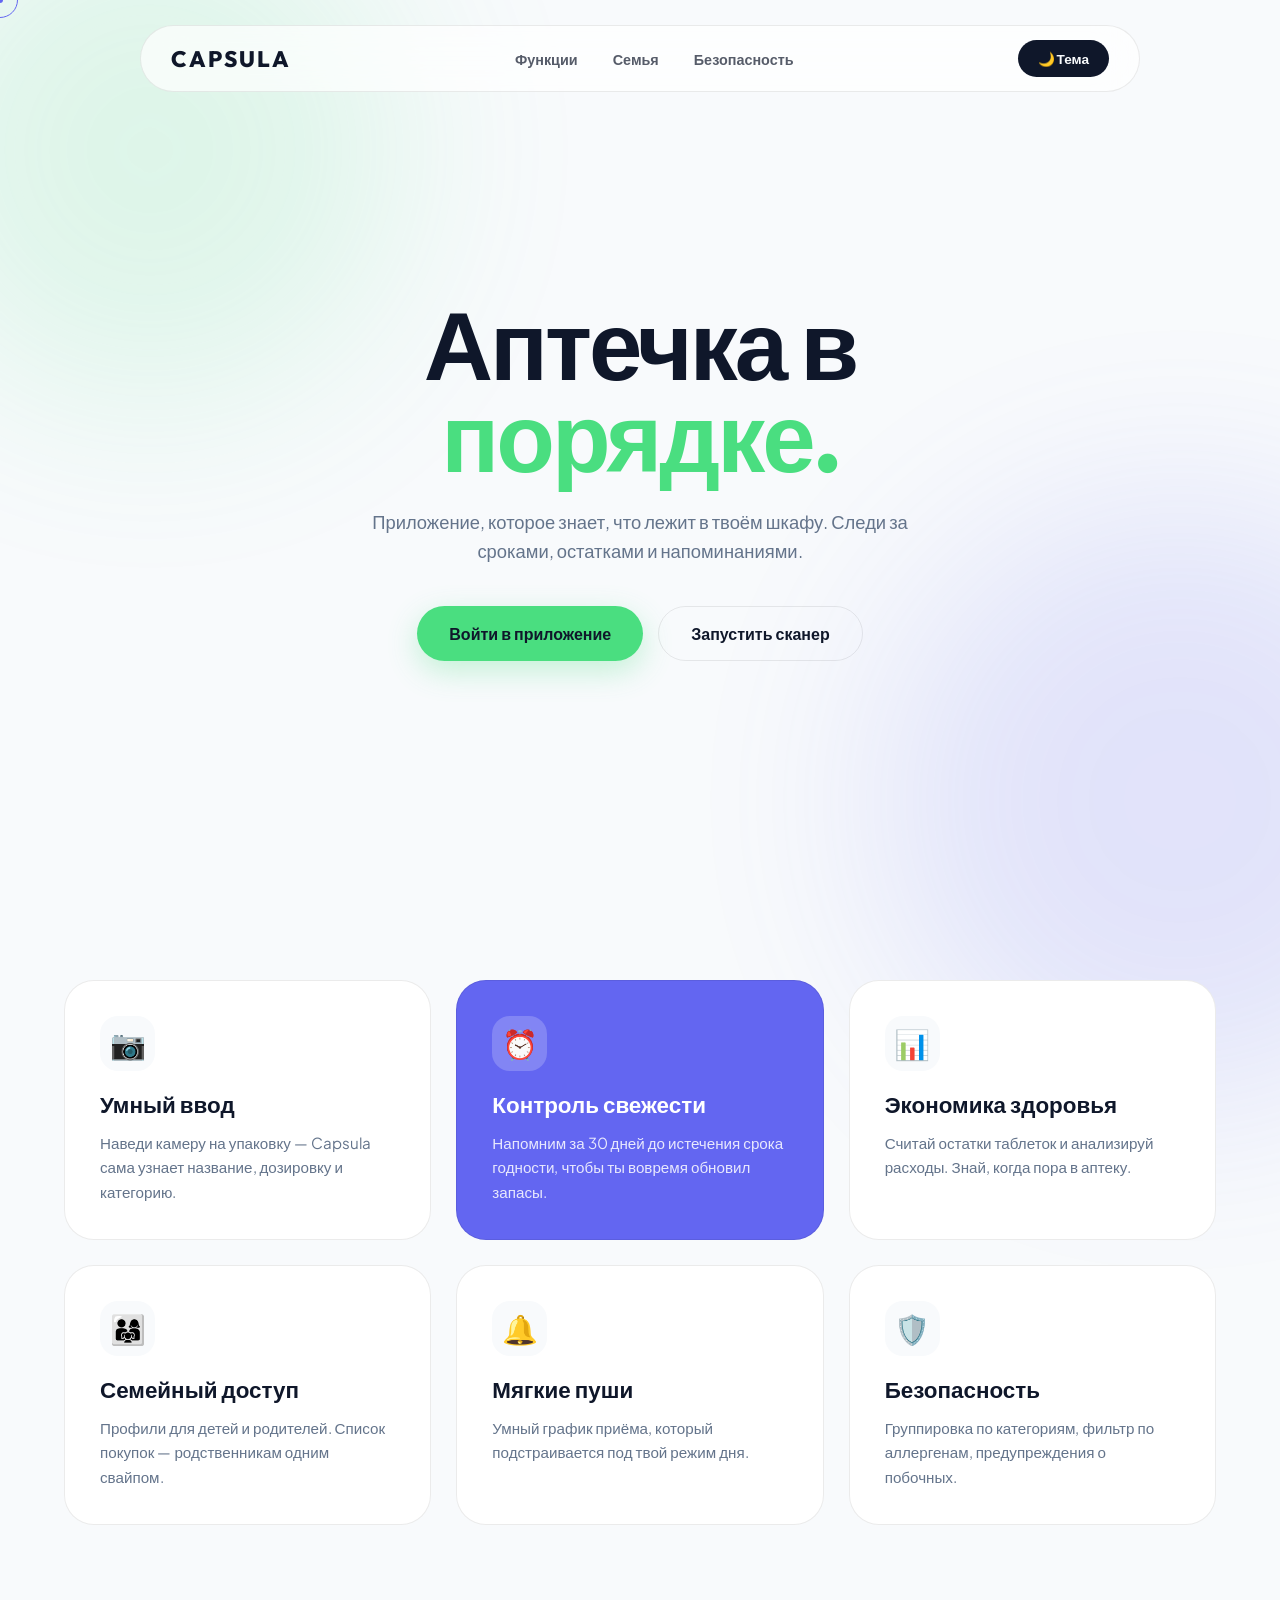
==== index.html @ 40d54bb1 "добавила прокрутку к разделам" ====
<!DOCTYPE html>
<html lang="ru">
<head>
<meta charset="UTF-8">
<meta name="viewport" content="width=device-width, initial-scale=1.0">
<title>Capsula — Твоё здоровье в цифре</title>
<link href="https://fonts.googleapis.com/css2?family=Outfit:wght@300;500;800&family=Plus+Jakarta+Sans:wght@400;600;700;800&display=swap" rel="stylesheet">
<!-- v=5 нужен, чтобы браузер загрузил новые стили, а не старые -->
<link rel="stylesheet" href="style.css?v=5">
</head>
<body data-theme="light">

<div id="cursor-dot"></div>
<div id="cursor-circle"></div>

<div id="bg-blobs">
  <div class="blob blob-1"></div>
  <div class="blob blob-2"></div>
</div>

<!-- ===== ЛЕНДИНГ ===== -->
<div id="landing" class="page active">
  <nav>
    <div class="logo">CAPSULA</div>
    <div class="nav-links">
      <a href="#features">Функции</a>
      <a href="#family">Семья</a>
      <a href="#safe">Безопасность</a>
    </div>
    <button class="theme-btn" id="theme-toggle">🌙 Тема</button>
  </nav>

  <section class="hero">
    <h1 class="reveal">Аптечка в <span>порядке.</span></h1>
    <p class="reveal">Приложение, которое знает, что лежит в твоём шкафу. Следи за сроками, остатками и напоминаниями.</p>
    <div class="reveal hero-actions">
      <button class="btn-primary" onclick="openApp()">Войти в приложение</button>
      <button class="btn-ghost" onclick="showStub('Сканер', '📷 Сканирование штрих-кодов появится в следующей версии.')">Запустить сканер</button>
    </div>
  </section>

  <div class="grid-container" id="features">
    <div class="card card-scanner reveal">
      <i>📷</i>
      <h3>Умный ввод</h3>
      <p>Наведи камеру на упаковку — Capsula сама узнает название, дозировку и категорию.</p>
    </div>
    <div class="card card-accent reveal">
      <i>⏰</i>
      <h3>Контроль свежести</h3>
      <p>Напомним за 30 дней до истечения срока годности, чтобы ты вовремя обновил запасы.</p>
    </div>
    <div class="card reveal">
      <i>📊</i>
      <h3>Экономика здоровья</h3>
      <p>Считай остатки таблеток и анализируй расходы. Знай, когда пора в аптеку.</p>
    </div>
    <div class="card reveal">
      <i>👨‍👩‍👧</i>
      <h3>Семейный доступ</h3>
      <p>Профили для детей и родителей. Список покупок — родственникам одним свайпом.</p>
    </div>
    <div class="card reveal">
      <i>🔔</i>
      <h3>Мягкие пуши</h3>
      <p>Умный график приёма, который подстраивается под твой режим дня.</p>
    </div>
    <div class="card reveal">
      <i>🛡️</i>
      <h3>Безопасность</h3>
      <p>Группировка по категориям, фильтр по аллергенам, предупреждения о побочных.</p>
    </div>
  </div>
</div>

<!-- ===== ПРИЛОЖЕНИЕ ===== -->
<div id="app" class="page">
  <aside class="sidebar">
    <div class="logo">CAPSULA</div>
    <nav class="side-nav">
      <a class="side-link active" data-tab="medicines" onclick="switchTab('medicines')"><span>💊</span> Моя аптечка</a>
      <a class="side-link" data-tab="reminders" onclick="switchTab('reminders')"><span>🔔</span> Напоминания</a>
      <a class="side-link" data-tab="family" onclick="switchTab('family')"><span>👨‍👩‍👧</span> Семья</a>
      <a class="side-link" data-tab="profile" onclick="switchTab('profile')"><span>👤</span> Профиль</a>
    </nav>
    <button class="btn-ghost small" onclick="closeApp()">← На главную</button>
  </aside>

  <main class="app-main">
    <!-- Вкладка: Моя аптечка -->
    <section class="tab-content active" id="tab-medicines">
      <header class="app-header">
        <div>
          <h2>Моя аптечка</h2>
          <p class="subtitle">Всё под контролем — сроки, остатки, напоминания</p>
        </div>
        <div class="header-actions">
          <button class="btn-ghost" onclick="showStub('ИИ-распознавание', '🤖 Загрузите фото упаковки — и ИИ заполнит карточку автоматически.')">📷 Распознать по фото</button>
          <button class="btn-primary" onclick="openModal()">+ Добавить лекарство</button>
        </div>
      </header>

      <div class="toolbar">
        <input type="text" class="search" placeholder="🔍 Поиск по названию...">
        <div class="filters">
          <button class="chip active">Все</button>
          <button class="chip">В норме</button>
          <button class="chip">Истекает</button>
          <button class="chip">Просрочено</button>
        </div>
      </div>

      <div class="medicines-grid">
        <div class="med-card ok">
          <div class="med-header"><h3>Парацетамол</h3><span class="badge ok">В норме</span></div>
          <p><strong>Назначение:</strong> головная боль, температура</p>
          <p><strong>Количество:</strong> 12 таб.</p>
          <p><strong>Годен до:</strong> 15.08.2026</p>
          <div class="med-actions"><button class="btn-mini">Изменить</button><button class="btn-mini danger">Удалить</button></div>
        </div>
        <div class="med-card soon">
          <div class="med-header"><h3>Витамин С</h3><span class="badge soon">Истекает</span></div>
          <p><strong>Назначение:</strong> иммунитет</p>
          <p><strong>Количество:</strong> 8 таб.</p>
          <p><strong>Годен до:</strong> 12.11.2026</p>
          <div class="med-actions"><button class="btn-mini">Изменить</button><button class="btn-mini danger">Удалить</button></div>
        </div>
        <div class="med-card expired">
          <div class="med-header"><h3>Аспирин</h3><span class="badge expired">Просрочено</span></div>
          <p><strong>Назначение:</strong> боль, жар</p>
          <p><strong>Количество:</strong> 5 таб.</p>
          <p><strong>Годен до:</strong> 01.01.2024</p>
          <div class="med-actions"><button class="btn-mini">Изменить</button><button class="btn-mini danger">Удалить</button></div>
        </div>
        <div class="med-card ok">
          <div class="med-header"><h3>Магний B6</h3><span class="badge ok">В норме</span></div>
          <p><strong>Назначение:</strong> нервы, сон</p>
          <p><strong>Количество:</strong> 40 капс.</p>
          <p><strong>Годен до:</strong> 20.05.2027</p>
          <div class="med-actions"><button class="btn-mini">Изменить</button><button class="btn-mini danger">Удалить</button></div>
        </div>
      </div>
    </section>

    <!-- Вкладка: Напоминания -->
    <section class="tab-content" id="tab-reminders">
      <header class="app-header">
        <div><h2>Напоминания</h2><p class="subtitle">Приём лекарств и уведомления о сроках</p></div>
        <button class="btn-primary" onclick="showStub('Telegram-бот', '🤖 Бот будет присылать напоминания прямо в Telegram.')">Подключить Telegram-бота</button>
      </header>
      <div class="empty-state">
        <div class="empty-icon">🔔</div>
        <h3>Пока нет напоминаний</h3>
        <p>Настрой график приёма — и мы будем напоминать в нужное время.</p>
        <button class="btn-primary" onclick="showStub('График приёма', '⏰ Здесь появится форма настройки расписания.')">Настроить график</button>
      </div>
    </section>

    <!-- Вкладка: Семья -->
    <section class="tab-content" id="tab-family">
      <header class="app-header">
        <div><h2>Семья</h2><p class="subtitle">Одна аптечка — для всех близких</p></div>
        <button class="btn-primary" onclick="showStub('Добавление члена семьи', '👨‍👩‍👧 Здесь можно будет добавить профиль.')">+ Добавить члена семьи</button>
      </header>
      <div class="family-grid">
        <div class="family-card">
          <div class="avatar">👦</div><h3>Артём</h3><p class="subtitle">3 активных курса</p>
          <button class="btn-ghost small" onclick="showStub('Список покупок', '📤 Отправка списка в разработке.')">Список покупок</button>
        </div>
        <div class="family-card">
          <div class="avatar">👵</div><h3>Мама</h3><p class="subtitle">Ревизия вчера</p>
          <button class="btn-ghost small" onclick="showStub('Отчёт', '📄 Отчёт в разработке.')">Посмотреть отчёт</button>
        </div>
        <div class="family-card add">
          <div class="avatar">+</div><h3>Добавить</h3>
        </div>
      </div>
    </section>

    <!-- Вкладка: Профиль -->
    <section class="tab-content" id="tab-profile">
      <header class="app-header">
        <div><h2>Профиль</h2><p class="subtitle">Личные данные и настройки</p></div>
      </header>
      <div class="profile-card">
        <div class="avatar large">👤</div><h3>Пользователь</h3><p class="subtitle">example@capsula.ru</p>
        <div class="profile-actions">
          <button class="btn-ghost" onclick="showStub('Редактирование', '✏️ Здесь будет форма редактирования профиля.')">Редактировать</button>
          <button class="btn-ghost" onclick="showStub('Отчёт для врача', '📄 Выгрузка PDF с историей приёма — в разработке.')">Отчёт для врача</button>
        </div>
      </div>
    </section>
  </main>
</div>

<!-- Модалки -->
<div id="modal" class="modal">
  <div class="modal-content">
    <div class="modal-header"><h3>Добавить лекарство</h3><button class="close-btn" onclick="closeModal()">×</button></div>
    <div class="modal-body">
      <label>Название<input type="text" placeholder="Например, Парацетамол"></label>
      <label>Назначение<input type="text" placeholder="От чего помогает"></label>
      <div class="row">
        <label>Количество<input type="number" placeholder="12"></label>
        <label>Единица<select><option>таб.</option><option>капс.</option><option>мл</option><option>г</option></select></label>
      </div>
      <label>Годен до<input type="date"></label>
      <label>Дозировка (необязательно)<input type="text" placeholder="500 мг"></label>
    </div>
    <div class="modal-footer">
      <button class="btn-ghost" onclick="closeModal()">Отмена</button>
      <button class="btn-primary" onclick="closeModal(); showStub('Сохранение', '💾 Сохранение появится, когда подключим бэкенд.')">Сохранить</button>
    </div>
  </div>
</div>

<div id="stub" class="modal">
  <div class="modal-content small">
    <div class="modal-header"><h3 id="stub-title">Заголовок</h3><button class="close-btn" onclick="closeStub()">×</button></div>
    <div class="modal-body"><p id="stub-text">Текст</p></div>
    <div class="modal-footer"><button class="btn-primary" onclick="closeStub()">Понятно</button></div>
  </div>
</div>

<script src="app.js"></script>
</body>
</html>
---- style.css ----
:root {
  --primary: #4ADE80; --secondary: #6366F1; --surface: #FFFFFF;
  --canvas: #F8FAFC; --text: #0F172A; --text-dim: #64748B;
  --border: rgba(0,0,0,0.08); --glass: rgba(255, 255, 255, 0.7);
  --shadow: 0 20px 40px rgba(0,0,0,0.06); --danger: #EF4444; --warning: #F59E0B;
}
[data-theme="dark"] {
  --primary: #2DD4BF; --secondary: #818CF8; --surface: #1E293B;
  --canvas: #0F172A; --text: #F1F5F9; --text-dim: #94A3B8;
  --border: rgba(255,255,255,0.1); --glass: rgba(30, 41, 59, 0.7);
}

* { margin: 0; padding: 0; box-sizing: border-box; }
body {
  font-family: 'Plus Jakarta Sans', sans-serif; background: var(--canvas);
  color: var(--text); transition: background 0.4s, color 0.4s;
  overflow-x: hidden; min-height: 100vh;
}
a { text-decoration: none; color: inherit; }
button { font-family: inherit; cursor: pointer; }
input, select { font-family: inherit; }

/* КУРСОР */
#cursor-dot, #cursor-circle { position: fixed; pointer-events: none; z-index: 99999; transform: translate(-50%, -50%); transition: opacity 0.2s; }
#cursor-dot { width: 6px; height: 6px; background: var(--secondary); border-radius: 50%; }
#cursor-circle { width: 36px; height: 36px; border: 1.5px solid var(--secondary); border-radius: 50%; transition: transform 0.15s ease-out, width 0.2s, height 0.2s, background 0.2s; }
#cursor-circle.hover { width: 60px; height: 60px; background: rgba(99, 102, 241, 0.1); }

/* ПЯТНА */
.blob { position: fixed; border-radius: 50%; filter: blur(100px); opacity: 0.15; z-index: -1; pointer-events: none; }
.blob-1 { width: 500px; height: 500px; background: var(--primary); top: -100px; left: -100px; animation: float 20s infinite alternate; }
.blob-2 { width: 600px; height: 600px; background: var(--secondary); bottom: -200px; right: -200px; animation: float 25s infinite alternate-reverse; }
@keyframes float { from { transform: translate(0, 0); } to { transform: translate(80px, 60px); } }

/* СТРАНИЦЫ */
.page { display: none; min-height: 100vh; }
.page.active { display: flex; flex-direction: column; }

/* ЛЕНДИНГ */
#landing nav {
  position: fixed; top: 25px; left: 50%; transform: translateX(-50%);
  width: 90%; max-width: 1000px; padding: 14px 30px;
  background: var(--glass); backdrop-filter: blur(20px);
  border-radius: 100px; border: 1px solid var(--border);
  display: flex; justify-content: space-between; align-items: center; z-index: 100;
}
.logo { font-family: 'Outfit', sans-serif; font-weight: 800; font-size: 1.4rem; letter-spacing: 2px; }
.nav-links { display: flex; gap: 35px; }
.nav-links a { font-weight: 600; font-size: 0.9rem; opacity: 0.7; transition: 0.3s; }
.nav-links a:hover { opacity: 1; color: var(--primary); }
.theme-btn { background: var(--text); color: var(--canvas); border: none; padding: 10px 20px; border-radius: 50px; font-weight: 700; font-size: 0.85rem; transition: 0.3s; }
.theme-btn:hover { background: var(--primary); color: var(--text); transform: scale(1.05); }

.hero { min-height: 100vh; display: flex; flex-direction: column; justify-content: center; align-items: center; text-align: center; padding: 120px 20px 60px; }
.hero h1 { font-family: 'Outfit', sans-serif; font-size: clamp(2.5rem, 8vw, 6rem); font-weight: 800; line-height: 0.95; letter-spacing: -3px; margin-bottom: 25px; }
.hero h1 span { color: var(--primary); display: block; }
.hero p { max-width: 600px; font-size: 1.15rem; color: var(--text-dim); margin-bottom: 40px; line-height: 1.6; }
.hero-actions { display: flex; gap: 15px; flex-wrap: wrap; justify-content: center; }

.btn-primary { background: var(--primary); color: #0F172A; border: none; padding: 16px 32px; border-radius: 50px; font-weight: 700; font-size: 1rem; transition: 0.3s; box-shadow: 0 10px 30px rgba(74, 222, 128, 0.3); }
.btn-primary:hover { transform: translateY(-2px); box-shadow: 0 15px 40px rgba(74, 222, 128, 0.5); }
.btn-ghost { background: transparent; color: var(--text); border: 1.5px solid var(--border); padding: 16px 32px; border-radius: 50px; font-weight: 600; font-size: 1rem; transition: 0.3s; }
.btn-ghost:hover { border-color: var(--primary); color: var(--primary); }
.btn-ghost.small { padding: 10px 20px; font-size: 0.85rem; }

.grid-container { padding: 80px 5%; display: grid; grid-template-columns: repeat(auto-fit, minmax(300px, 1fr)); gap: 25px; max-width: 1400px; margin: 0 auto; }
.card { background: var(--surface); padding: 35px; border-radius: 30px; border: 1px solid var(--border); transition: 0.4s; }
.card:hover { transform: translateY(-10px); box-shadow: var(--shadow); border-color: var(--primary); }
.card i { font-style: normal; font-size: 1.8rem; margin-bottom: 20px; width: 55px; height: 55px; background: var(--canvas); display: flex; align-items: center; justify-content: center; border-radius: 18px; }
.card h3 { font-family: 'Outfit', sans-serif; font-size: 1.4rem; margin-bottom: 12px; }
.card p { color: var(--text-dim); line-height: 1.6; font-size: 0.95rem; }
.card-accent { background: var(--secondary); color: white; }
.card-accent i { background: rgba(255,255,255,0.2); }
.card-accent h3 { color: white; }
.card-accent p { color: rgba(255,255,255,0.85); }
.card-scanner { position: relative; overflow: hidden; }
.card-scanner::after { content: ''; position: absolute; left: 0; width: 100%; height: 2px; background: var(--primary); opacity: 0; animation: scan 3s infinite linear; }
.card-scanner:hover::after { opacity: 1; }
@keyframes scan { 0% { top: 0; } 100% { top: 100%; } }

/* ===== ПРИЛОЖЕНИЕ ===== */
#app { display: none; min-height: 100vh; width: 100%; }
#app.active { display: flex; flex-direction: row; }

.sidebar { width: 260px; flex-shrink: 0; background: var(--surface); border-right: 1px solid var(--border); padding: 30px 20px; display: flex; flex-direction: column; gap: 30px; position: sticky; top: 0; height: 100vh; z-index: 100; }
.side-nav { display: flex; flex-direction: column; gap: 8px; flex: 1; }
.side-link { display: flex; align-items: center; gap: 12px; padding: 14px 18px; border-radius: 14px; font-weight: 600; font-size: 0.95rem; cursor: pointer; transition: 0.2s; color: var(--text-dim); text-decoration: none; }
.side-link span { font-size: 1.2rem; }
.side-link:hover { background: var(--canvas); color: var(--text); }
.side-link.active { background: var(--primary); color: #0F172A; }

.app-main { flex: 1; padding: 40px 50px; overflow-y: auto; width: 100%; }
.app-header { display: flex; justify-content: space-between; align-items: flex-start; gap: 20px; flex-wrap: wrap; margin-bottom: 30px; }
.app-header h2 { font-family: 'Outfit', sans-serif; font-size: 2rem; margin-bottom: 6px; }
.subtitle { color: var(--text-dim); font-size: 0.9rem; }
.header-actions { display: flex; gap: 10px; flex-wrap: wrap; }

/* Блоки теперь идут друг за другом и разделены линией */
.tab-content { 
  display: block; 
  padding-top: 40px; 
  margin-top: 40px; 
  border-top: 1px dashed var(--border); 
}
.tab-content:first-child { margin-top: 0; padding-top: 0; border-top: none; }

.toolbar { display: flex; gap: 15px; margin-bottom: 30px; flex-wrap: wrap; align-items: center; }
.search { flex: 1; min-width: 220px; padding: 14px 20px; border-radius: 14px; border: 1px solid var(--border); background: var(--surface); color: var(--text); font-size: 0.95rem; outline: none; transition: 0.2s; }
.search:focus { border-color: var(--primary); }
.filters { display: flex; gap: 8px; flex-wrap: wrap; }
.chip { padding: 10px 18px; border-radius: 50px; border: 1px solid var(--border); background: var(--surface); color: var(--text-dim); font-weight: 600; font-size: 0.85rem; transition: 0.2s; }
.chip:hover { border-color: var(--primary); }
.chip.active { background: var(--primary); color: #0F172A; border-color: var(--primary); }

.medicines-grid { display: grid; grid-template-columns: repeat(auto-fill, minmax(280px, 1fr)); gap: 20px; }
.med-card { background: var(--surface); border-radius: 24px; padding: 25px; border: 1px solid var(--border); border-left: 5px solid var(--primary); transition: 0.3s; }
.med-card:hover { transform: translateY(-3px); box-shadow: var(--shadow); }
.med-card.soon { border-left-color: var(--warning); }
.med-card.expired { border-left-color: var(--danger); opacity: 0.85; }
.med-header { display: flex; justify-content: space-between; align-items: center; gap: 10px; margin-bottom: 15px; }
.med-header h3 { font-family: 'Outfit', sans-serif; font-size: 1.2rem; }
.badge { padding: 5px 12px; border-radius: 50px; font-size: 0.7rem; font-weight: 800; text-transform: uppercase; letter-spacing: 0.5px; }
.badge.ok { background: rgba(74, 222, 128, 0.15); color: #16A34A; }
.badge.soon { background: rgba(245, 158, 11, 0.15); color: #D97706; }
.badge.expired { background: rgba(239, 68, 68, 0.15); color: #DC2626; }
.med-card p { font-size: 0.9rem; color: var(--text-dim); margin-bottom: 8px; line-height: 1.5; }
.med-card p strong { color: var(--text); }
.med-actions { display: flex; gap: 10px; margin-top: 18px; }
.btn-mini { flex: 1; padding: 9px; border-radius: 10px; border: 1px solid var(--border); background: var(--canvas); color: var(--text); font-size: 0.8rem; font-weight: 600; transition: 0.2s; }
.btn-mini:hover { border-color: var(--primary); color: var(--primary); }
.btn-mini.danger:hover { border-color: var(--danger); color: var(--danger); }

.empty-state { text-align: center; padding: 80px 20px; background: var(--surface); border-radius: 30px; border: 1px dashed var(--border); margin-bottom: 40px; }
.empty-icon { font-size: 4rem; margin-bottom: 20px; }
.empty-state h3 { font-family: 'Outfit', sans-serif; font-size: 1.5rem; margin-bottom: 10px; }
.empty-state p { color: var(--text-dim); margin-bottom: 25px; }

.family-grid { display: grid; grid-template-columns: repeat(auto-fill, minmax(240px, 1fr)); gap: 20px; }
.family-card { background: var(--surface); border-radius: 24px; padding: 30px; text-align: center; border: 1px solid var(--border); transition: 0.3s; }
.family-card:hover { transform: translateY(-3px); box-shadow: var(--shadow); }
.family-card.add { border: 2px dashed var(--border); cursor: pointer; display: flex; flex-direction: column; justify-content: center; }
.avatar { width: 70px; height: 70px; background: var(--canvas); border-radius: 50%; margin: 0 auto 15px; display: flex; align-items: center; justify-content: center; font-size: 1.8rem; }
.avatar.large { width: 100px; height: 100px; font-size: 2.5rem; }
.family-card h3 { font-family: 'Outfit', sans-serif; margin-bottom: 6px; }
.family-card button { margin-top: 15px; }

.profile-card { background: var(--surface); border-radius: 30px; padding: 50px; text-align: center; border: 1px solid var(--border); max-width: 500px; margin-bottom: 40px; }
.profile-card h3 { font-family: 'Outfit', sans-serif; font-size: 1.5rem; margin: 15px 0 5px; }
.profile-actions { display: flex; gap: 10px; justify-content: center; margin-top: 30px; flex-wrap: wrap; }

.modal { display: none; position: fixed; inset: 0; background: rgba(15, 23, 42, 0.5); backdrop-filter: blur(8px); z-index: 9999; align-items: center; justify-content: center; padding: 20px; animation: fade 0.2s; }
.modal.active { display: flex; }
.modal-content { background: var(--surface); border-radius: 30px; padding: 35px; width: 100%; max-width: 500px; border: 1px solid var(--border); box-shadow: var(--shadow); animation: pop 0.3s; }
.modal-content.small { max-width: 420px; }
@keyframes pop { from { transform: scale(0.9); opacity: 0; } to { transform: scale(1); opacity: 1; } }
.modal-header { display: flex; justify-content: space-between; align-items: center; margin-bottom: 25px; }
.modal-header h3 { font-family: 'Outfit', sans-serif; font-size: 1.4rem; }
.close-btn { background: none; border: none; font-size: 1.8rem; color: var(--text-dim); line-height: 1; padding: 0 5px; }
.close-btn:hover { color: var(--danger); }
.modal-body { display: flex; flex-direction: column; gap: 15px; }
.modal-body label { display: flex; flex-direction: column; gap: 6px; font-size: 0.85rem; font-weight: 600; color: var(--text-dim); }
.modal-body input, .modal-body select { padding: 12px 16px; border-radius: 12px; border: 1px solid var(--border); background: var(--canvas); color: var(--text); font-size: 0.95rem; outline: none; transition: 0.2s; }
.modal-body input:focus, .modal-body select:focus { border-color: var(--primary); }
.row { display: grid; grid-template-columns: 1fr 1fr; gap: 15px; }
.modal-footer { display: flex; gap: 10px; justify-content: flex-end; margin-top: 25px; }

.reveal { opacity: 0; transform: translateY(30px); transition: 0.8s ease-out; }
.reveal.active { opacity: 1; transform: translateY(0); }

@media (max-width: 900px) {
  #app.active { flex-direction: column; }
  .sidebar { position: static; height: auto; flex-direction: row; overflow-x: auto; padding: 15px; width: 100%; }
  .side-nav { flex-direction: row; gap: 5px; }
  .side-link { white-space: nowrap; padding: 10px 15px; font-size: 0.85rem; }
  .app-main { padding: 25px 20px; }
  #landing nav .nav-links { display: none; }
  .app-header { flex-direction: column; align-items: stretch; }
  .header-actions { width: 100%; }
  .header-actions button { flex: 1; }
  #cursor-dot, #cursor-circle { display: none; }
  body, * { cursor: auto !important; }
}
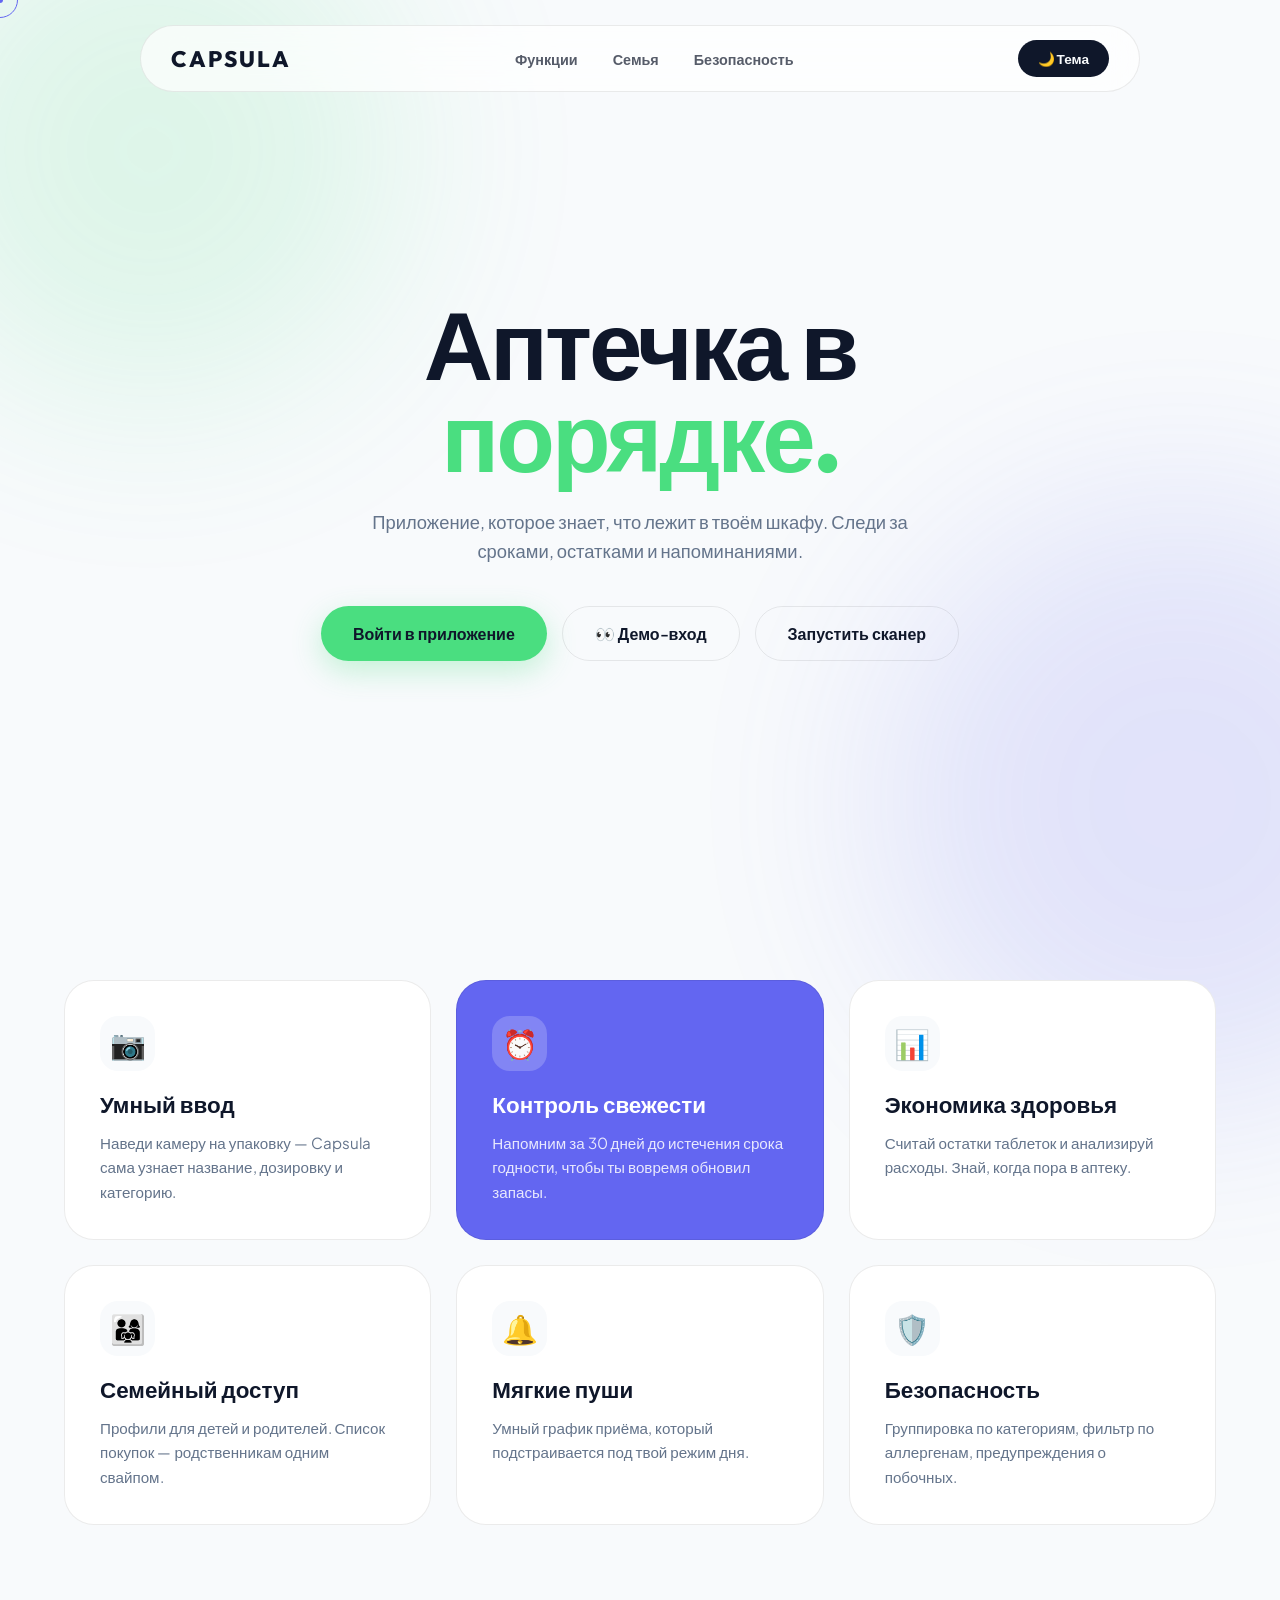
==== commit 78adc1e9: "добавила напоминания и семейный доступ, демо-вход и README со скриншотами" ====
--- a/index.html
+++ b/index.html
@@ -6,7 +6,7 @@
 <title>Capsula — Твоё здоровье в цифре</title>
 <link href="https://fonts.googleapis.com/css2?family=Outfit:wght@300;500;800&family=Plus+Jakarta+Sans:wght@400;600;700;800&display=swap" rel="stylesheet">
 <!-- v=5 нужен, чтобы браузер загрузил новые стили, а не старые -->
-<link rel="stylesheet" href="style.css?v=5">
+<link rel="stylesheet" href="style.css?v=8">
 </head>
 <body data-theme="light">
 
@@ -35,6 +35,7 @@
     <p class="reveal">Приложение, которое знает, что лежит в твоём шкафу. Следи за сроками, остатками и напоминаниями.</p>
     <div class="reveal hero-actions">
       <button class="btn-primary" onclick="openApp()">Войти в приложение</button>
+      <button class="btn-ghost" onclick="guestLogin()">👀 Демо-вход</button>
       <button class="btn-ghost" onclick="showStub('Сканер', '📷 Сканирование штрих-кодов появится в следующей версии.')">Запустить сканер</button>
     </div>
   </section>
@@ -101,80 +102,37 @@
       </header>
 
       <div class="toolbar">
-        <input type="text" class="search" placeholder="🔍 Поиск по названию...">
+        <input type="text" class="search" id="search-input" placeholder="🔍 Поиск по названию..." oninput="renderMedicines()">
         <div class="filters">
-          <button class="chip active">Все</button>
-          <button class="chip">В норме</button>
-          <button class="chip">Истекает</button>
-          <button class="chip">Просрочено</button>
+          <button class="chip active" data-filter="all" onclick="setFilter('all')">Все</button>
+          <button class="chip" data-filter="ok" onclick="setFilter('ok')">В норме</button>
+          <button class="chip" data-filter="soon" onclick="setFilter('soon')">Истекает</button>
+          <button class="chip" data-filter="expired" onclick="setFilter('expired')">Просрочено</button>
         </div>
       </div>
 
-      <div class="medicines-grid">
-        <div class="med-card ok">
-          <div class="med-header"><h3>Парацетамол</h3><span class="badge ok">В норме</span></div>
-          <p><strong>Назначение:</strong> головная боль, температура</p>
-          <p><strong>Количество:</strong> 12 таб.</p>
-          <p><strong>Годен до:</strong> 15.08.2026</p>
-          <div class="med-actions"><button class="btn-mini">Изменить</button><button class="btn-mini danger">Удалить</button></div>
-        </div>
-        <div class="med-card soon">
-          <div class="med-header"><h3>Витамин С</h3><span class="badge soon">Истекает</span></div>
-          <p><strong>Назначение:</strong> иммунитет</p>
-          <p><strong>Количество:</strong> 8 таб.</p>
-          <p><strong>Годен до:</strong> 12.11.2026</p>
-          <div class="med-actions"><button class="btn-mini">Изменить</button><button class="btn-mini danger">Удалить</button></div>
-        </div>
-        <div class="med-card expired">
-          <div class="med-header"><h3>Аспирин</h3><span class="badge expired">Просрочено</span></div>
-          <p><strong>Назначение:</strong> боль, жар</p>
-          <p><strong>Количество:</strong> 5 таб.</p>
-          <p><strong>Годен до:</strong> 01.01.2024</p>
-          <div class="med-actions"><button class="btn-mini">Изменить</button><button class="btn-mini danger">Удалить</button></div>
-        </div>
-        <div class="med-card ok">
-          <div class="med-header"><h3>Магний B6</h3><span class="badge ok">В норме</span></div>
-          <p><strong>Назначение:</strong> нервы, сон</p>
-          <p><strong>Количество:</strong> 40 капс.</p>
-          <p><strong>Годен до:</strong> 20.05.2027</p>
-          <div class="med-actions"><button class="btn-mini">Изменить</button><button class="btn-mini danger">Удалить</button></div>
-        </div>
-      </div>
+      <div class="medicines-grid" id="medicines-grid"></div>
     </section>
 
     <!-- Вкладка: Напоминания -->
     <section class="tab-content" id="tab-reminders">
       <header class="app-header">
         <div><h2>Напоминания</h2><p class="subtitle">Приём лекарств и уведомления о сроках</p></div>
-        <button class="btn-primary" onclick="showStub('Telegram-бот', '🤖 Бот будет присылать напоминания прямо в Telegram.')">Подключить Telegram-бота</button>
-      </header>
-      <div class="empty-state">
-        <div class="empty-icon">🔔</div>
-        <h3>Пока нет напоминаний</h3>
-        <p>Настрой график приёма — и мы будем напоминать в нужное время.</p>
-        <button class="btn-primary" onclick="showStub('График приёма', '⏰ Здесь появится форма настройки расписания.')">Настроить график</button>
-      </div>
+        <div class="header-actions">
+          <button class="btn-ghost" onclick="showStub('Telegram-бот', '🤖 Бот будет присылать напоминания прямо в Telegram.')">Подключить Telegram-бота</button>
+          <button class="btn-primary" onclick="openReminderModal()">+ Добавить напоминание</button>
+        </div>
+      </header>
+      <div id="reminders-list"></div>
     </section>
 
     <!-- Вкладка: Семья -->
     <section class="tab-content" id="tab-family">
       <header class="app-header">
         <div><h2>Семья</h2><p class="subtitle">Одна аптечка — для всех близких</p></div>
-        <button class="btn-primary" onclick="showStub('Добавление члена семьи', '👨‍👩‍👧 Здесь можно будет добавить профиль.')">+ Добавить члена семьи</button>
-      </header>
-      <div class="family-grid">
-        <div class="family-card">
-          <div class="avatar">👦</div><h3>Артём</h3><p class="subtitle">3 активных курса</p>
-          <button class="btn-ghost small" onclick="showStub('Список покупок', '📤 Отправка списка в разработке.')">Список покупок</button>
-        </div>
-        <div class="family-card">
-          <div class="avatar">👵</div><h3>Мама</h3><p class="subtitle">Ревизия вчера</p>
-          <button class="btn-ghost small" onclick="showStub('Отчёт', '📄 Отчёт в разработке.')">Посмотреть отчёт</button>
-        </div>
-        <div class="family-card add">
-          <div class="avatar">+</div><h3>Добавить</h3>
-        </div>
-      </div>
+        <button class="btn-primary" onclick="openFamilyModal()">+ Добавить члена семьи</button>
+      </header>
+      <div class="family-grid" id="family-grid"></div>
     </section>
 
     <!-- Вкладка: Профиль -->
@@ -183,33 +141,35 @@
         <div><h2>Профиль</h2><p class="subtitle">Личные данные и настройки</p></div>
       </header>
       <div class="profile-card">
-        <div class="avatar large">👤</div><h3>Пользователь</h3><p class="subtitle">example@capsula.ru</p>
+        <div class="avatar large">👤</div><h3 id="profile-name">Пользователь</h3><p class="subtitle" id="profile-email">example@capsula.ru</p>
         <div class="profile-actions">
           <button class="btn-ghost" onclick="showStub('Редактирование', '✏️ Здесь будет форма редактирования профиля.')">Редактировать</button>
           <button class="btn-ghost" onclick="showStub('Отчёт для врача', '📄 Выгрузка PDF с историей приёма — в разработке.')">Отчёт для врача</button>
+          <button class="btn-ghost" onclick="logout()">🚪 Выйти</button>
         </div>
       </div>
     </section>
   </main>
 </div>
 
-<!-- Модалки -->
+<!-- Модалка добавления/редактирования лекарства -->
 <div id="modal" class="modal">
   <div class="modal-content">
-    <div class="modal-header"><h3>Добавить лекарство</h3><button class="close-btn" onclick="closeModal()">×</button></div>
-    <div class="modal-body">
-      <label>Название<input type="text" placeholder="Например, Парацетамол"></label>
-      <label>Назначение<input type="text" placeholder="От чего помогает"></label>
+    <div class="modal-header"><h3 id="modal-title">Добавить лекарство</h3><button class="close-btn" onclick="closeModal()">×</button></div>
+    <div class="modal-body">
+      <input type="hidden" id="med-edit-id">
+      <label>Название<input type="text" id="med-name" placeholder="Например, Парацетамол"></label>
+      <label>Назначение<input type="text" id="med-purpose" placeholder="От чего помогает"></label>
       <div class="row">
-        <label>Количество<input type="number" placeholder="12"></label>
-        <label>Единица<select><option>таб.</option><option>капс.</option><option>мл</option><option>г</option></select></label>
+        <label>Количество<input type="number" id="med-quantity" placeholder="12" min="0"></label>
+        <label>Единица<select id="med-unit"><option>таб.</option><option>капс.</option><option>мл</option><option>г</option></select></label>
       </div>
-      <label>Годен до<input type="date"></label>
-      <label>Дозировка (необязательно)<input type="text" placeholder="500 мг"></label>
+      <label>Годен до<input type="date" id="med-expiry"></label>
+      <label>Дозировка (необязательно)<input type="text" id="med-dosage" placeholder="500 мг"></label>
     </div>
     <div class="modal-footer">
       <button class="btn-ghost" onclick="closeModal()">Отмена</button>
-      <button class="btn-primary" onclick="closeModal(); showStub('Сохранение', '💾 Сохранение появится, когда подключим бэкенд.')">Сохранить</button>
+      <button class="btn-primary" onclick="saveMedicine()">Сохранить</button>
     </div>
   </div>
 </div>
@@ -222,6 +182,74 @@
   </div>
 </div>
 
+<!-- ===== АВТОРИЗАЦИЯ ===== -->
+<div id="auth-login" class="modal">
+  <div class="modal-content small">
+    <div class="modal-header"><h3>Вход</h3><button class="close-btn" onclick="closeAuth()">×</button></div>
+    <div class="modal-body">
+      <label>Email<input type="email" id="login-email" placeholder="you@example.com"></label>
+      <label>Пароль<input type="password" id="login-password" placeholder="••••••••"></label>
+      <p class="auth-error" id="login-error"></p>
+    </div>
+    <div class="modal-footer">
+      <button class="btn-ghost" onclick="openRegister()">Создать аккаунт</button>
+      <button class="btn-primary" onclick="login()">Войти</button>
+    </div>
+  </div>
+</div>
+
+<div id="auth-register" class="modal">
+  <div class="modal-content small">
+    <div class="modal-header"><h3>Регистрация</h3><button class="close-btn" onclick="closeAuth()">×</button></div>
+    <div class="modal-body">
+      <label>Имя<input type="text" id="reg-name" placeholder="Как вас зовут"></label>
+      <label>Email<input type="email" id="reg-email" placeholder="you@example.com"></label>
+      <label>Пароль<input type="password" id="reg-password" placeholder="Минимум 4 символа"></label>
+      <label>Повторите пароль<input type="password" id="reg-password2" placeholder="Ещё раз"></label>
+      <p class="auth-error" id="reg-error"></p>
+    </div>
+    <div class="modal-footer">
+      <button class="btn-ghost" onclick="openLogin()">У меня есть аккаунт</button>
+      <button class="btn-primary" onclick="register()">Создать</button>
+    </div>
+  </div>
+</div>
+
+<!-- Модалка напоминания -->
+<div id="reminder-modal" class="modal">
+  <div class="modal-content small">
+    <div class="modal-header"><h3>Новое напоминание</h3><button class="close-btn" onclick="closeReminderModal()">×</button></div>
+    <div class="modal-body">
+      <label>Лекарство<select id="rem-medicine"></select></label>
+      <label>Время приёма<input type="time" id="rem-time"></label>
+      <label>Комментарий (необязательно)<input type="text" id="rem-note" placeholder="Например, после еды"></label>
+    </div>
+    <div class="modal-footer">
+      <button class="btn-ghost" onclick="closeReminderModal()">Отмена</button>
+      <button class="btn-primary" onclick="saveReminder()">Сохранить</button>
+    </div>
+  </div>
+</div>
+
+<!-- Модалка члена семьи -->
+<div id="family-modal" class="modal">
+  <div class="modal-content small">
+    <div class="modal-header"><h3>Добавить члена семьи</h3><button class="close-btn" onclick="closeFamilyModal()">×</button></div>
+    <div class="modal-body">
+      <label>Имя<input type="text" id="family-name" placeholder="Например, Мама"></label>
+      <label>Роль<input type="text" id="family-role" placeholder="мама, папа, ребёнок…"></label>
+      <label>Аватар<select id="family-avatar">
+        <option>👦</option><option>👧</option><option>👨</option><option>👩</option>
+        <option>👵</option><option>👴</option><option>👶</option>
+      </select></label>
+    </div>
+    <div class="modal-footer">
+      <button class="btn-ghost" onclick="closeFamilyModal()">Отмена</button>
+      <button class="btn-primary" onclick="saveFamilyMember()">Добавить</button>
+    </div>
+  </div>
+</div>
+
 <script src="app.js"></script>
 </body>
 </html>
--- a/style.css
+++ b/style.css
@@ -95,14 +95,10 @@
 .subtitle { color: var(--text-dim); font-size: 0.9rem; }
 .header-actions { display: flex; gap: 10px; flex-wrap: wrap; }
 
-/* Блоки теперь идут друг за другом и разделены линией */
-.tab-content { 
-  display: block; 
-  padding-top: 40px; 
-  margin-top: 40px; 
-  border-top: 1px dashed var(--border); 
-}
-.tab-content:first-child { margin-top: 0; padding-top: 0; border-top: none; }
+/* Вкладки: скрыты по умолчанию, активная — показана */
+.tab-content { display: none; }
+.tab-content.active { display: block; animation: tab-fade 0.3s ease-out; }
+@keyframes tab-fade { from { opacity: 0; transform: translateY(10px); } to { opacity: 1; transform: translateY(0); } }
 
 .toolbar { display: flex; gap: 15px; margin-bottom: 30px; flex-wrap: wrap; align-items: center; }
 .search { flex: 1; min-width: 220px; padding: 14px 20px; border-radius: 14px; border: 1px solid var(--border); background: var(--surface); color: var(--text); font-size: 0.95rem; outline: none; transition: 0.2s; }
@@ -135,6 +131,13 @@
 .empty-state h3 { font-family: 'Outfit', sans-serif; font-size: 1.5rem; margin-bottom: 10px; }
 .empty-state p { color: var(--text-dim); margin-bottom: 25px; }
 
+.reminder-item { display: flex; align-items: center; gap: 15px; background: var(--surface); border: 1px solid var(--border); border-radius: 18px; padding: 18px 20px; margin-bottom: 12px; transition: 0.2s; }
+.reminder-item:hover { box-shadow: var(--shadow); }
+.reminder-icon { font-size: 1.6rem; width: 46px; height: 46px; background: var(--canvas); border-radius: 14px; display: flex; align-items: center; justify-content: center; flex-shrink: 0; }
+.reminder-info { flex: 1; }
+.reminder-info h4 { font-family: 'Outfit', sans-serif; margin-bottom: 3px; }
+.reminder-info p { color: var(--text-dim); font-size: 0.9rem; }
+
 .family-grid { display: grid; grid-template-columns: repeat(auto-fill, minmax(240px, 1fr)); gap: 20px; }
 .family-card { background: var(--surface); border-radius: 24px; padding: 30px; text-align: center; border: 1px solid var(--border); transition: 0.3s; }
 .family-card:hover { transform: translateY(-3px); box-shadow: var(--shadow); }
@@ -161,6 +164,7 @@
 .modal-body label { display: flex; flex-direction: column; gap: 6px; font-size: 0.85rem; font-weight: 600; color: var(--text-dim); }
 .modal-body input, .modal-body select { padding: 12px 16px; border-radius: 12px; border: 1px solid var(--border); background: var(--canvas); color: var(--text); font-size: 0.95rem; outline: none; transition: 0.2s; }
 .modal-body input:focus, .modal-body select:focus { border-color: var(--primary); }
+.auth-error { color: var(--danger); font-size: 0.8rem; min-height: 1em; margin: 0; }
 .row { display: grid; grid-template-columns: 1fr 1fr; gap: 15px; }
 .modal-footer { display: flex; gap: 10px; justify-content: flex-end; margin-top: 25px; }
 
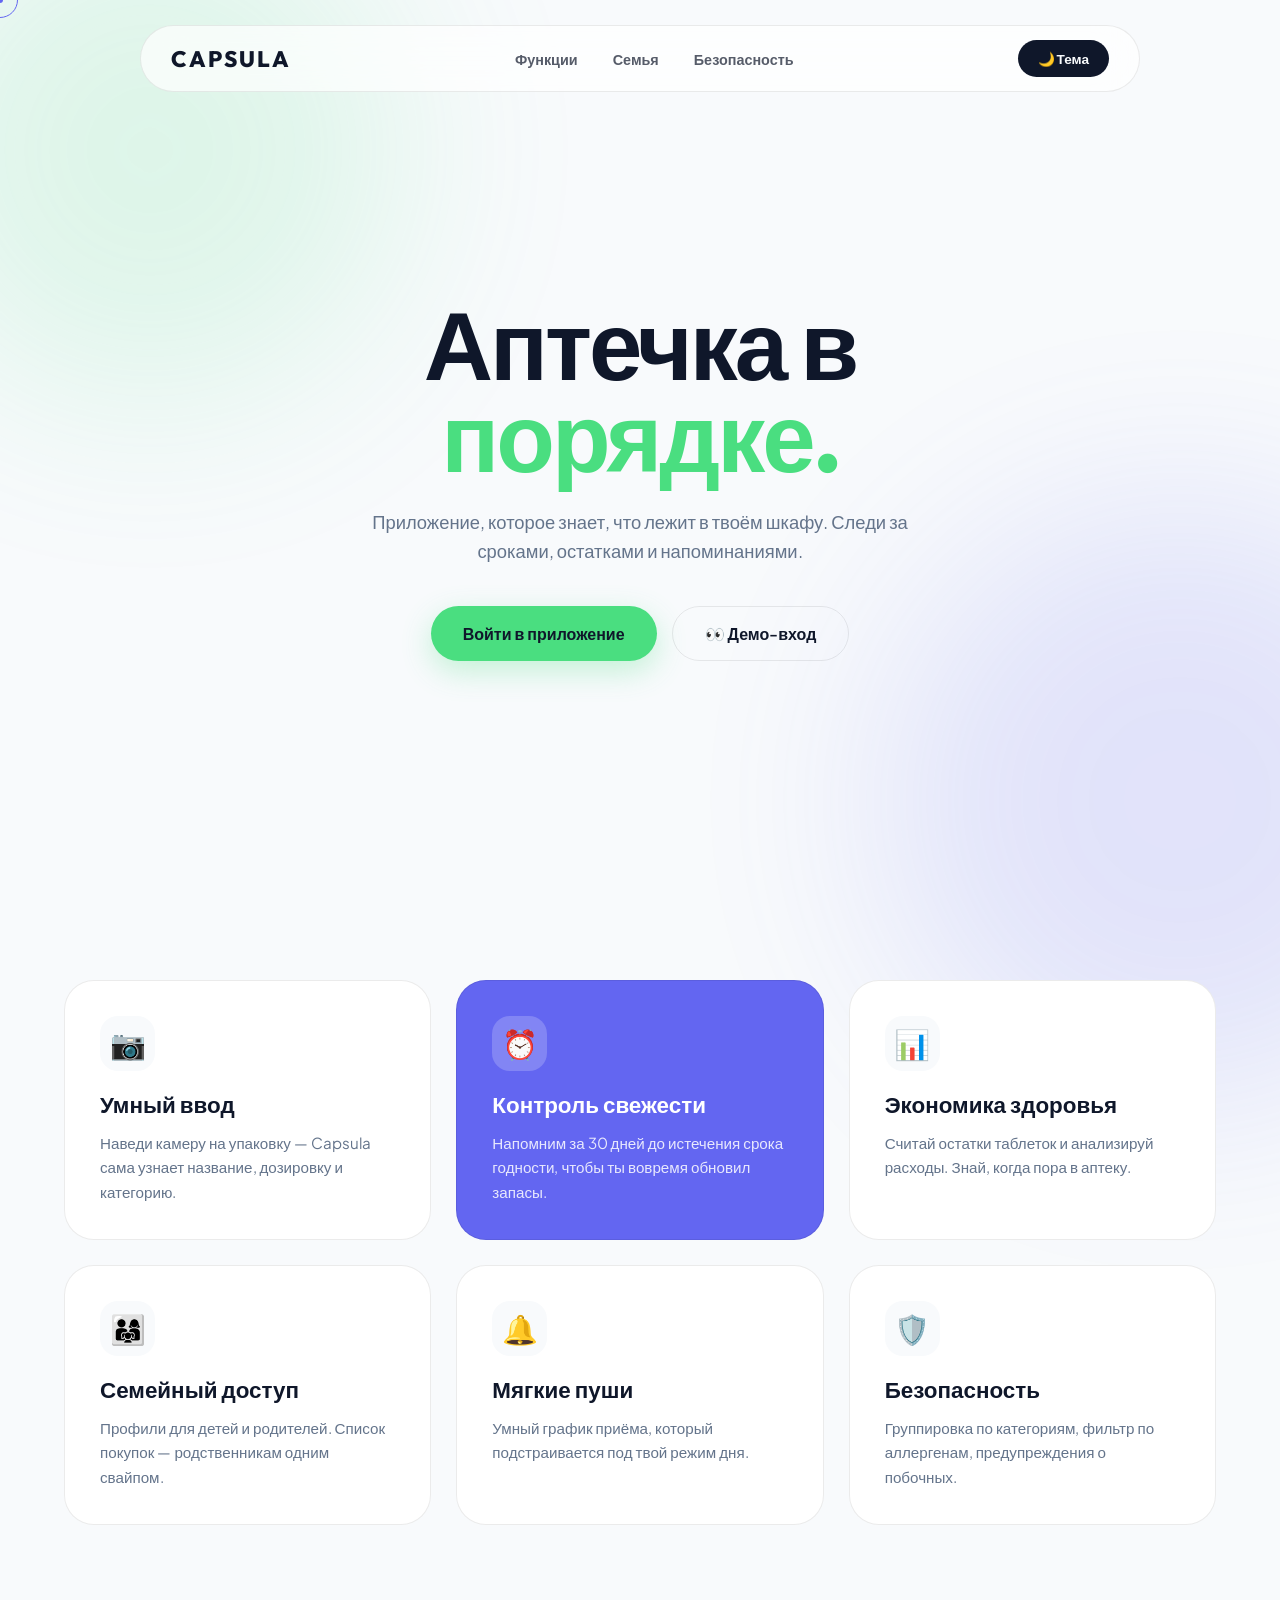
==== commit f4bd9744: "удалила кнопку запуска сканера - ввод будет по фото через ИИ" ====
--- a/index.html
+++ b/index.html
@@ -36,7 +36,6 @@
     <div class="reveal hero-actions">
       <button class="btn-primary" onclick="openApp()">Войти в приложение</button>
       <button class="btn-ghost" onclick="guestLogin()">👀 Демо-вход</button>
-      <button class="btn-ghost" onclick="showStub('Сканер', '📷 Сканирование штрих-кодов появится в следующей версии.')">Запустить сканер</button>
     </div>
   </section>
 
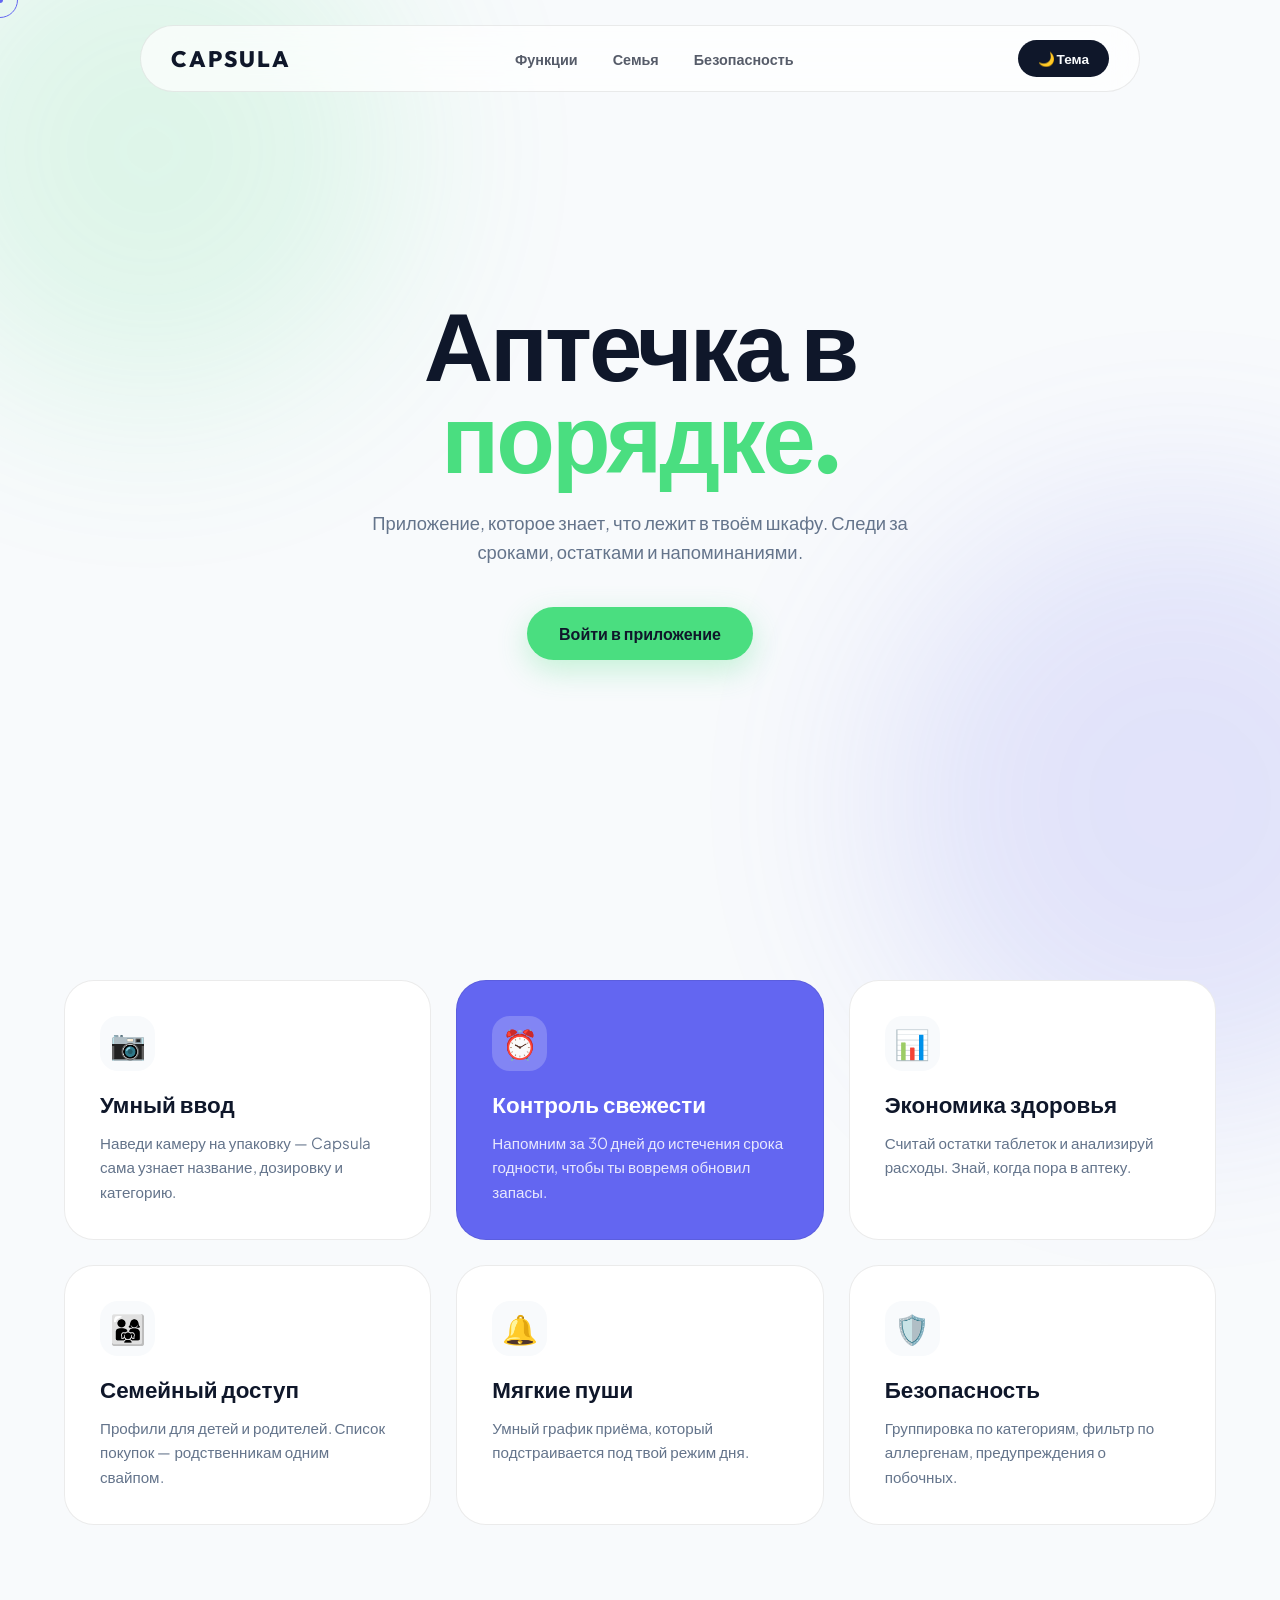
==== commit 14d9028f: "удалила демо-вход: остались только регистрация и вход, демо-аккаунт вычистила из базы" ====
--- a/index.html
+++ b/index.html
@@ -35,7 +35,6 @@
     <p class="reveal">Приложение, которое знает, что лежит в твоём шкафу. Следи за сроками, остатками и напоминаниями.</p>
     <div class="reveal hero-actions">
       <button class="btn-primary" onclick="openApp()">Войти в приложение</button>
-      <button class="btn-ghost" onclick="guestLogin()">👀 Демо-вход</button>
     </div>
   </section>
 
@@ -142,7 +141,7 @@
       <div class="profile-card">
         <div class="avatar large">👤</div><h3 id="profile-name">Пользователь</h3><p class="subtitle" id="profile-email">example@capsula.ru</p>
         <div class="profile-actions">
-          <button class="btn-ghost" onclick="showStub('Редактирование', '✏️ Здесь будет форма редактирования профиля.')">Редактировать</button>
+          <button class="btn-ghost" onclick="openProfileModal()">✏️ Редактировать</button>
           <button class="btn-ghost" onclick="showStub('Отчёт для врача', '📄 Выгрузка PDF с историей приёма — в разработке.')">Отчёт для врача</button>
           <button class="btn-ghost" onclick="logout()">🚪 Выйти</button>
         </div>
@@ -249,6 +248,25 @@
   </div>
 </div>
 
+<!-- Модалка редактирования профиля -->
+<div id="profile-modal" class="modal">
+  <div class="modal-content small">
+    <div class="modal-header"><h3>Редактировать профиль</h3><button class="close-btn" onclick="closeProfileModal()">×</button></div>
+    <div class="modal-body">
+      <label>Имя<input type="text" id="prof-name" placeholder="Ваше имя"></label>
+      <label>Email<input type="email" id="prof-email" placeholder="you@example.com"></label>
+      <label>Новый пароль (необязательно)<input type="password" id="prof-password" placeholder="Оставьте пустым, чтобы не менять"></label>
+      <p class="auth-error" id="prof-error"></p>
+    </div>
+    <div class="modal-footer">
+      <button class="btn-ghost" onclick="closeProfileModal()">Отмена</button>
+      <button class="btn-primary" onclick="saveProfile()">Сохранить</button>
+    </div>
+  </div>
+</div>
+
+<script src="config.js"></script>
+<script src="api.js"></script>
 <script src="app.js"></script>
 </body>
 </html>
